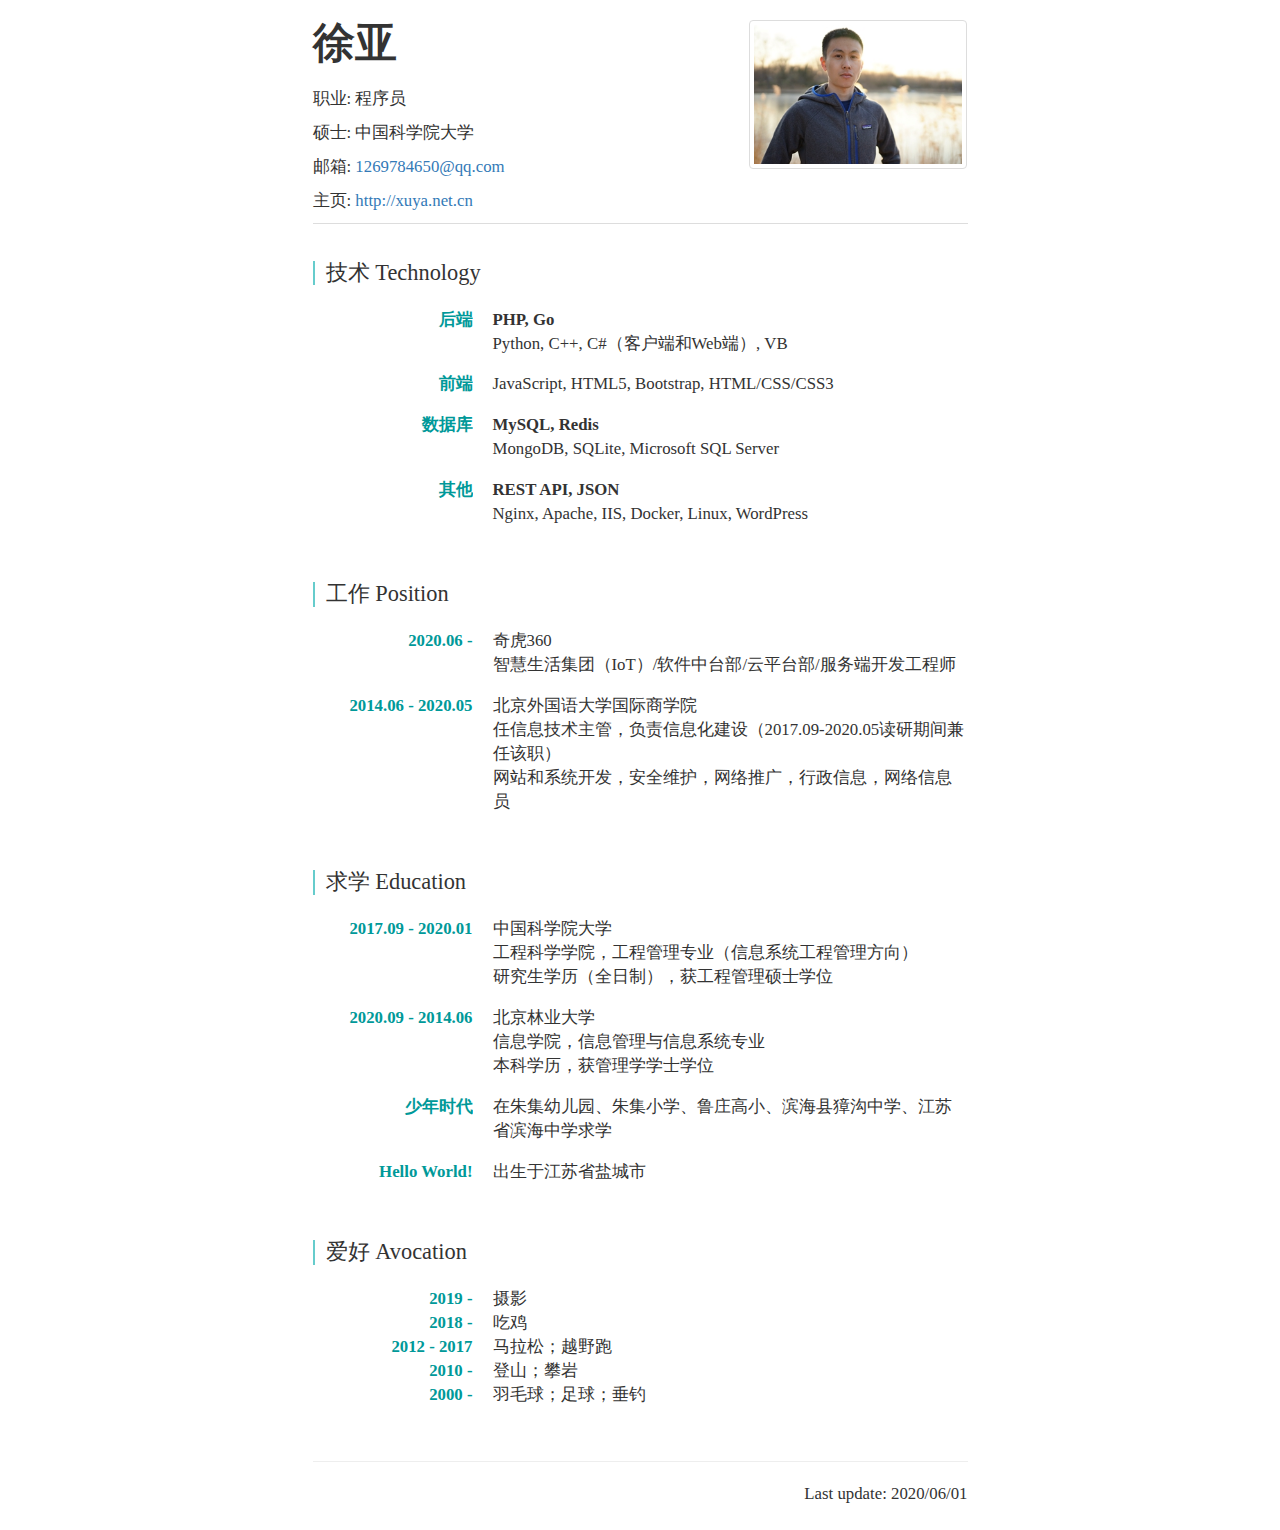
==== profile/index.html @ ba3a3447 "version2" ====
<!doctype html>
<head>
    <meta charset="utf-8">
    <title>徐亚的个人主页 xuya.net.cn</title>
	<meta name="description" content="" />
    <link rel="stylesheet" href="css/bootstrap.min.css" type="text/css" media="all" />
    <link rel="stylesheet" href="css/mystyle.css" type="text/css" media="all" />
    <script src="js/jquery.min.js"></script>
    <script src="js/bootstrap.min.js"></script>
</head>
<body>

    <div class="row">
        <div class="col-md-3 col-xs-1">
        </div>
        <div class="col-md-6 col-xs-10" style="border-bottom:1px solid #ddd;">
            <div class="col-md-8 col-xs-8">
                <h1>
                    徐亚
                </h1>
                <p>
                    职业: 程序员
                </p>
                <p>
                    硕士: 中国科学院大学
                </p>
                <p>
                    邮箱: <a href="mailto:1269784650@qq.com">1269784650@qq.com</a>
                </p>
                <p>
                    主页: <a href="http://xuya.net.cn">http://xuya.net.cn</a>
                </p>
            </div>
            <div class="col-md-4 col-xs-4">
                <p>
                    <img src="images/xuya.JPG" class="img-responsive img-thumbnail" style="margin-top:20px;"/>
                </p>
            </div>
        </div>
        
        <div class="col-md-3 col-xs-1">
        </div>
    </div>

    <div class="row">
        <div class="col-md-3 col-xs-1">
        </div>
		<div class="col-md-6 col-xs-10">
			<div class="col-md-12 col-xs-12">
				<h2>
					技术 Technology
				</h2>
                <dl class="profile-timeline dl-horizontal">
                    <dt>后端</dt>
                    <dd><b>PHP, Go</b></dd>
                    <dd style="margin-bottom:1em;">Python, C++, C#（客户端和Web端）, VB</dd>
                    <dt>前端</dt>
                    <dd style="margin-bottom:1em;">JavaScript, HTML5, Bootstrap, HTML/CSS/CSS3</dd>
                    <dt>数据库</dt>
                    <dd><b>MySQL, Redis</b></dd>
                    <dd style="margin-bottom:1em;">MongoDB, SQLite, Microsoft SQL Server</dd>
                    <dt>其他</dt>
                    <dd><b>REST API, JSON</b></dd>
                    <dd style="margin-bottom:1em;">Nginx, Apache, IIS, Docker, Linux, WordPress</dd>
                </dl>
			</div>
        </div>
        <div class="col-md-3 col-xs-1">
        </div>
    </div>
    
    <div class="row">
        <div class="col-md-3 col-xs-1">
        </div>
		<div class="col-md-6 col-xs-10">
			<div class="col-md-12 col-xs-12">
				<h2>
					工作 Position
				</h2>
                <dl class="profile-timeline dl-horizontal">
                    <dt>2020.06 - </dt>
                    <dd>奇虎360</dd>
                    <dd style="margin-bottom:1em;">智慧生活集团（IoT）/软件中台部/云平台部/服务端开发工程师</dd>
                    <dt>2014.06 - 2020.05</dt>
                    <dd>北京外国语大学国际商学院</dd>
                    <dd>任信息技术主管，负责信息化建设（2017.09-2020.05读研期间兼任该职）</dd>
                    <dd style="margin-bottom:1em;">网站和系统开发，安全维护，网络推广，行政信息，网络信息员</dd>
                </dl>
			</div>
        </div>
        <div class="col-md-3 col-xs-1">
        </div>
    </div>

	<div class="row">
        <div class="col-md-3 col-xs-1">
        </div>
		<div class="col-md-6 col-xs-10">
			<div class="col-md-12 col-xs-12">
				<h2>
					求学 Education
                </h2>
                <dl class="profile-timeline dl-horizontal">
                    <dt>2017.09 - 2020.01</dt>
                    <dd>中国科学院大学</dd>
                    <dd>工程科学学院，工程管理专业（信息系统工程管理方向）</dd>
                    <dd style="margin-bottom:1em;">研究生学历（全日制），获工程管理硕士学位</dd>
                    <dt>2020.09 - 2014.06</dt>
                    <dd>北京林业大学</dd>
                    <dd>信息学院，信息管理与信息系统专业</dd>
                    <dd style="margin-bottom:1em;">本科学历，获管理学学士学位</dd>
                    <dt>少年时代</dt>
                    <dd style="margin-bottom:1em;">在朱集幼儿园、朱集小学、鲁庄高小、滨海县獐沟中学、江苏省滨海中学求学</dd>
                    <dt>Hello World!</dt>
                    <dd style="margin-bottom:1em;">出生于江苏省盐城市</dd>
                </dl>
			</div>
        </div>
        <div class="col-md-3 col-xs-1">
        </div>
    </div>


    <div class="row">
        <div class="col-md-3 col-xs-1">
        </div>
        <div class="col-md-6 col-xs-10">
            <h2>
                爱好 Avocation
            </h2>
            <dl class="profile-timeline dl-horizontal">
                <dt>2019 - </dt>
                <dd>摄影</dd>
                <dt>2018 - </dt>
                <dd>吃鸡</dd>
                <dt>2012 - 2017</dt>
                <dd>马拉松；越野跑</dd>
                <dt>2010 - </dt>
                <dd>登山；攀岩</dd>
                <dt>2000 - </dt>
                <dd>羽毛球；足球；垂钓</dd>
            </dl>
        </div>
        <div class="col-md-3 col-xs-1">
        </div>
    </div>

    <div class="row">
        <div class="col-md-3 col-xs-1">
        </div>
        <div class="col-md-6 col-xs-10">
            <hr/>
            <p style="text-align: right;"> Last update: 2020/06/01 <script type="text/javascript">document.write(unescape("%3Cspan id='cnzz_stat_icon_1278938153'%3E%3C/span%3E%3Cscript src='https://v1.cnzz.com/z_stat.php%3Fid%3D1278938153%26show%3Dpic' type='text/javascript'%3E%3C/script%3E"));</script></p>
        </div>
        <div class="col-md-3 col-xs-1">
        </div>
    </div>

</body>
</html>
---- profile/css/mystyle.css ----
.col-lg-1, .col-lg-10, .col-lg-11, .col-lg-12, .col-lg-2, .col-lg-3, .col-lg-4, .col-lg-5, .col-lg-6, .col-lg-7, .col-lg-8, .col-lg-9, .col-md-1, .col-md-10, .col-md-11, .col-md-12, .col-md-2, .col-md-3, .col-md-4, .col-md-5, .col-md-6, .col-md-7, .col-md-8, .col-md-9, .col-sm-1, .col-sm-10, .col-sm-11, .col-sm-12, .col-sm-2, .col-sm-3, .col-sm-4, .col-sm-5, .col-sm-6, .col-sm-7, .col-sm-8, .col-sm-9, .col-xs-1, .col-xs-10, .col-xs-11, .col-xs-12, .col-xs-2, .col-xs-3, .col-xs-4, .col-xs-5, .col-xs-6, .col-xs-7, .col-xs-8, .col-xs-9{padding:0;}
.row{margin-bottom:1em;}
h1{font-size:3em;font-family: 等线;font-weight:bold;margin-bottom:0.5em;}
h2{font-size:1.6em;font-family: 等线;margin-top:1em;margin-bottom:1em;border-left:0.1em solid #66CCCC;padding-left:0.5em;}

p{font-size:1.2em;font-family: "Palatino","等线";}
.p_en{font-size:1em;font-family: "Palatino","Times New Roman","Open Sans", "Helvetica Neue", "Helvetica", "Arial", "sans-serif";color:#009999;}
/*Palatino号称是哈佛简历字体*/

dl{font-size:1.2em;font-family: "Palatino","等线";}
dt{font-weight:bold;color:#66CCCC;color:#009999;}
dd{margin-left:12em;}
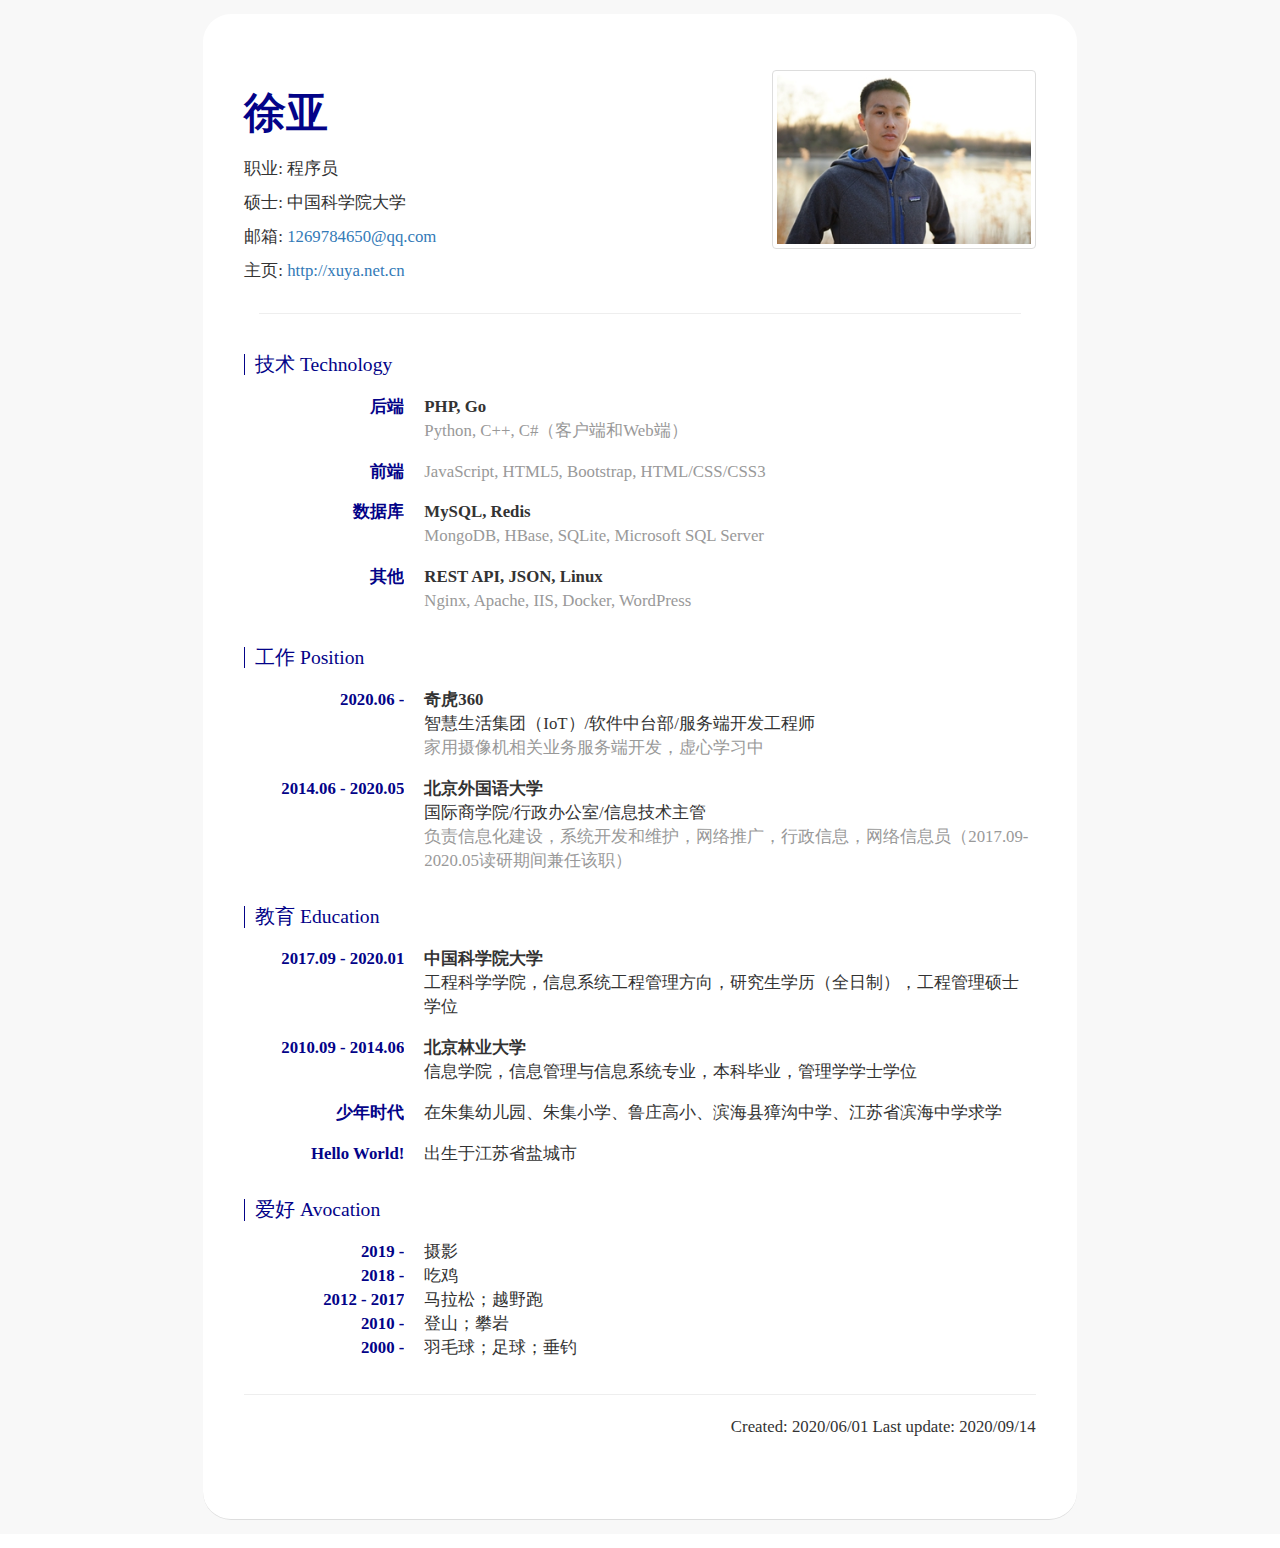
==== commit b60b53a5: "update20200914" ====
--- a/profile/index.html
+++ b/profile/index.html
@@ -10,149 +10,109 @@
 </head>
 <body>
 
-    <div class="row">
-        <div class="col-md-3 col-xs-1">
-        </div>
-        <div class="col-md-6 col-xs-10" style="border-bottom:1px solid #ddd;">
-            <div class="col-md-8 col-xs-8">
-                <h1>
-                    徐亚
-                </h1>
-                <p>
-                    职业: 程序员
-                </p>
-                <p>
-                    硕士: 中国科学院大学
-                </p>
-                <p>
-                    邮箱: <a href="mailto:1269784650@qq.com">1269784650@qq.com</a>
-                </p>
-                <p>
-                    主页: <a href="http://xuya.net.cn">http://xuya.net.cn</a>
-                </p>
-            </div>
-            <div class="col-md-4 col-xs-4">
-                <p>
-                    <img src="images/xuya.JPG" class="img-responsive img-thumbnail" style="margin-top:20px;"/>
-                </p>
-            </div>
+    <div class="row" style="background:#f8f8f8;padding-top:1em;padding-bottom: 1em;">
+
+        <div class="col-md-2 col-xs-1">
         </div>
         
-        <div class="col-md-3 col-xs-1">
-        </div>
-    </div>
-
-    <div class="row">
-        <div class="col-md-3 col-xs-1">
-        </div>
-		<div class="col-md-6 col-xs-10">
-			<div class="col-md-12 col-xs-12">
-				<h2>
+        <div class="col-md-8 col-xs-10" style="border-bottom:1px solid #ddd;background:#ffffff;padding:4em;border-radius: 2em;">
+            <div class="row">
+                <div class="col-md-8 col-xs-8">
+                    <h1>
+                        徐亚
+                    </h1>
+                    <p>
+                        职业: 程序员
+                    </p>
+                    <p>
+                        硕士: 中国科学院大学
+                    </p>
+                    <p>
+                        邮箱: <a href="mailto:1269784650@qq.com">1269784650@qq.com</a>
+                    </p>
+                    <p>
+                        主页: <a href="http://xuya.net.cn">http://xuya.net.cn</a>
+                    </p>
+                </div>
+                <div class="col-md-4 col-xs-4">
+                    <p>
+                        <img src="images/xuya.JPG" class="img-responsive img-thumbnail" style="margin-top:0em;"/>
+                    </p>
+                </div>
+            </div>
+            <hr/>
+            <div class="row">
+                <h2>
 					技术 Technology
 				</h2>
                 <dl class="profile-timeline dl-horizontal">
                     <dt>后端</dt>
                     <dd><b>PHP, Go</b></dd>
-                    <dd style="margin-bottom:1em;">Python, C++, C#（客户端和Web端）, VB</dd>
+                    <dd style="margin-bottom:1em;color:#999;">Python, C++, C#（客户端和Web端）</dd>
                     <dt>前端</dt>
-                    <dd style="margin-bottom:1em;">JavaScript, HTML5, Bootstrap, HTML/CSS/CSS3</dd>
+                    <dd style="margin-bottom:1em;color:#999;">JavaScript, HTML5, Bootstrap, HTML/CSS/CSS3</dd>
                     <dt>数据库</dt>
                     <dd><b>MySQL, Redis</b></dd>
-                    <dd style="margin-bottom:1em;">MongoDB, SQLite, Microsoft SQL Server</dd>
+                    <dd style="margin-bottom:1em;color:#999;">MongoDB, HBase, SQLite, Microsoft SQL Server</dd>
                     <dt>其他</dt>
-                    <dd><b>REST API, JSON</b></dd>
-                    <dd style="margin-bottom:1em;">Nginx, Apache, IIS, Docker, Linux, WordPress</dd>
+                    <dd><b>REST API, JSON, Linux</b></dd>
+                    <dd style="margin-bottom:1em;color:#999;">Nginx, Apache, IIS, Docker, WordPress</dd>
                 </dl>
-			</div>
-        </div>
-        <div class="col-md-3 col-xs-1">
-        </div>
-    </div>
-    
-    <div class="row">
-        <div class="col-md-3 col-xs-1">
-        </div>
-		<div class="col-md-6 col-xs-10">
-			<div class="col-md-12 col-xs-12">
-				<h2>
+
+                <h2>
 					工作 Position
 				</h2>
                 <dl class="profile-timeline dl-horizontal">
                     <dt>2020.06 - </dt>
-                    <dd>奇虎360</dd>
-                    <dd style="margin-bottom:1em;">智慧生活集团（IoT）/软件中台部/云平台部/服务端开发工程师</dd>
+                    <dd><b>奇虎360</b></dd>
+                    <dd>智慧生活集团（IoT）/软件中台部/服务端开发工程师</dd>
+                    <dd style="margin-bottom:1em;color:#999;">家用摄像机相关业务服务端开发，虚心学习中</dd>
                     <dt>2014.06 - 2020.05</dt>
-                    <dd>北京外国语大学国际商学院</dd>
-                    <dd>任信息技术主管，负责信息化建设（2017.09-2020.05读研期间兼任该职）</dd>
-                    <dd style="margin-bottom:1em;">网站和系统开发，安全维护，网络推广，行政信息，网络信息员</dd>
+                    <dd><b>北京外国语大学</b></dd>
+                    <dd>国际商学院/行政办公室/信息技术主管</dd>
+                    <dd style="margin-bottom:1em;color:#999;">负责信息化建设，系统开发和维护，网络推广，行政信息，网络信息员（2017.09-2020.05读研期间兼任该职）</dd>
                 </dl>
-			</div>
-        </div>
-        <div class="col-md-3 col-xs-1">
-        </div>
-    </div>
 
-	<div class="row">
-        <div class="col-md-3 col-xs-1">
-        </div>
-		<div class="col-md-6 col-xs-10">
-			<div class="col-md-12 col-xs-12">
-				<h2>
-					求学 Education
+                <h2>
+					教育 Education
                 </h2>
                 <dl class="profile-timeline dl-horizontal">
                     <dt>2017.09 - 2020.01</dt>
-                    <dd>中国科学院大学</dd>
-                    <dd>工程科学学院，工程管理专业（信息系统工程管理方向）</dd>
-                    <dd style="margin-bottom:1em;">研究生学历（全日制），获工程管理硕士学位</dd>
-                    <dt>2020.09 - 2014.06</dt>
-                    <dd>北京林业大学</dd>
-                    <dd>信息学院，信息管理与信息系统专业</dd>
-                    <dd style="margin-bottom:1em;">本科学历，获管理学学士学位</dd>
+                    <dd><b>中国科学院大学</b></dd>
+                    <dd style="margin-bottom:1em;">工程科学学院，信息系统工程管理方向，研究生学历（全日制），工程管理硕士学位</dd>
+                    <dt>2010.09 - 2014.06</dt>
+                    <dd><b>北京林业大学</b></dd>
+                    <dd style="margin-bottom:1em;">信息学院，信息管理与信息系统专业，本科毕业，管理学学士学位</dd>
                     <dt>少年时代</dt>
                     <dd style="margin-bottom:1em;">在朱集幼儿园、朱集小学、鲁庄高小、滨海县獐沟中学、江苏省滨海中学求学</dd>
                     <dt>Hello World!</dt>
                     <dd style="margin-bottom:1em;">出生于江苏省盐城市</dd>
                 </dl>
-			</div>
-        </div>
-        <div class="col-md-3 col-xs-1">
-        </div>
-    </div>
+
+                <h2>
+                    爱好 Avocation
+                </h2>
+                <dl class="profile-timeline dl-horizontal">
+                    <dt>2019 - </dt>
+                    <dd>摄影</dd>
+                    <dt>2018 - </dt>
+                    <dd>吃鸡</dd>
+                    <dt>2012 - 2017</dt>
+                    <dd>马拉松；越野跑</dd>
+                    <dt>2010 - </dt>
+                    <dd>登山；攀岩</dd>
+                    <dt>2000 - </dt>
+                    <dd>羽毛球；足球；垂钓</dd>
+                </dl>
+
+                <hr/>
+                <p style="text-align: right;"> Created: 2020/06/01 Last update: 2020/09/14 <script type="text/javascript">document.write(unescape("%3Cspan id='cnzz_stat_icon_1278938153'%3E%3C/span%3E%3Cscript src='https://v1.cnzz.com/z_stat.php%3Fid%3D1278938153%26show%3Dpic' type='text/javascript'%3E%3C/script%3E"));</script></p>
 
 
-    <div class="row">
-        <div class="col-md-3 col-xs-1">
+            </div>
         </div>
-        <div class="col-md-6 col-xs-10">
-            <h2>
-                爱好 Avocation
-            </h2>
-            <dl class="profile-timeline dl-horizontal">
-                <dt>2019 - </dt>
-                <dd>摄影</dd>
-                <dt>2018 - </dt>
-                <dd>吃鸡</dd>
-                <dt>2012 - 2017</dt>
-                <dd>马拉松；越野跑</dd>
-                <dt>2010 - </dt>
-                <dd>登山；攀岩</dd>
-                <dt>2000 - </dt>
-                <dd>羽毛球；足球；垂钓</dd>
-            </dl>
-        </div>
-        <div class="col-md-3 col-xs-1">
-        </div>
-    </div>
-
-    <div class="row">
-        <div class="col-md-3 col-xs-1">
-        </div>
-        <div class="col-md-6 col-xs-10">
-            <hr/>
-            <p style="text-align: right;"> Last update: 2020/06/01 <script type="text/javascript">document.write(unescape("%3Cspan id='cnzz_stat_icon_1278938153'%3E%3C/span%3E%3Cscript src='https://v1.cnzz.com/z_stat.php%3Fid%3D1278938153%26show%3Dpic' type='text/javascript'%3E%3C/script%3E"));</script></p>
-        </div>
-        <div class="col-md-3 col-xs-1">
+        
+        <div class="col-md-2 col-xs-1">
         </div>
     </div>
 
--- a/profile/css/mystyle.css
+++ b/profile/css/mystyle.css
@@ -1,12 +1,12 @@
 .col-lg-1, .col-lg-10, .col-lg-11, .col-lg-12, .col-lg-2, .col-lg-3, .col-lg-4, .col-lg-5, .col-lg-6, .col-lg-7, .col-lg-8, .col-lg-9, .col-md-1, .col-md-10, .col-md-11, .col-md-12, .col-md-2, .col-md-3, .col-md-4, .col-md-5, .col-md-6, .col-md-7, .col-md-8, .col-md-9, .col-sm-1, .col-sm-10, .col-sm-11, .col-sm-12, .col-sm-2, .col-sm-3, .col-sm-4, .col-sm-5, .col-sm-6, .col-sm-7, .col-sm-8, .col-sm-9, .col-xs-1, .col-xs-10, .col-xs-11, .col-xs-12, .col-xs-2, .col-xs-3, .col-xs-4, .col-xs-5, .col-xs-6, .col-xs-7, .col-xs-8, .col-xs-9{padding:0;}
 .row{margin-bottom:1em;}
-h1{font-size:3em;font-family: 等线;font-weight:bold;margin-bottom:0.5em;}
-h2{font-size:1.6em;font-family: 等线;margin-top:1em;margin-bottom:1em;border-left:0.1em solid #66CCCC;padding-left:0.5em;}
+h1{font-size:3em;font-family: 等线;font-weight:bold;margin-bottom:0.5em;color:#030388;}
+h2{font-size:1.4em;font-family: 等线;margin-top:1em;margin-bottom:1em;border-left:0.1em solid #030388;padding-left:0.5em;color:#030388;}
 
 p{font-size:1.2em;font-family: "Palatino","等线";}
-.p_en{font-size:1em;font-family: "Palatino","Times New Roman","Open Sans", "Helvetica Neue", "Helvetica", "Arial", "sans-serif";color:#009999;}
+.p_en{font-size:1em;font-family: "Palatino","Times New Roman","Open Sans", "Helvetica Neue", "Helvetica", "Arial", "sans-serif";color:#030388;}
 /*Palatino号称是哈佛简历字体*/
 
-dl{font-size:1.2em;font-family: "Palatino","等线";}
-dt{font-weight:bold;color:#66CCCC;color:#009999;}
+dl{font-size:1.2em;font-family: "Palatino","等线";margin-bottom:2em;}
+dt{font-weight:bold;color:#030388;}
 dd{margin-left:12em;}
